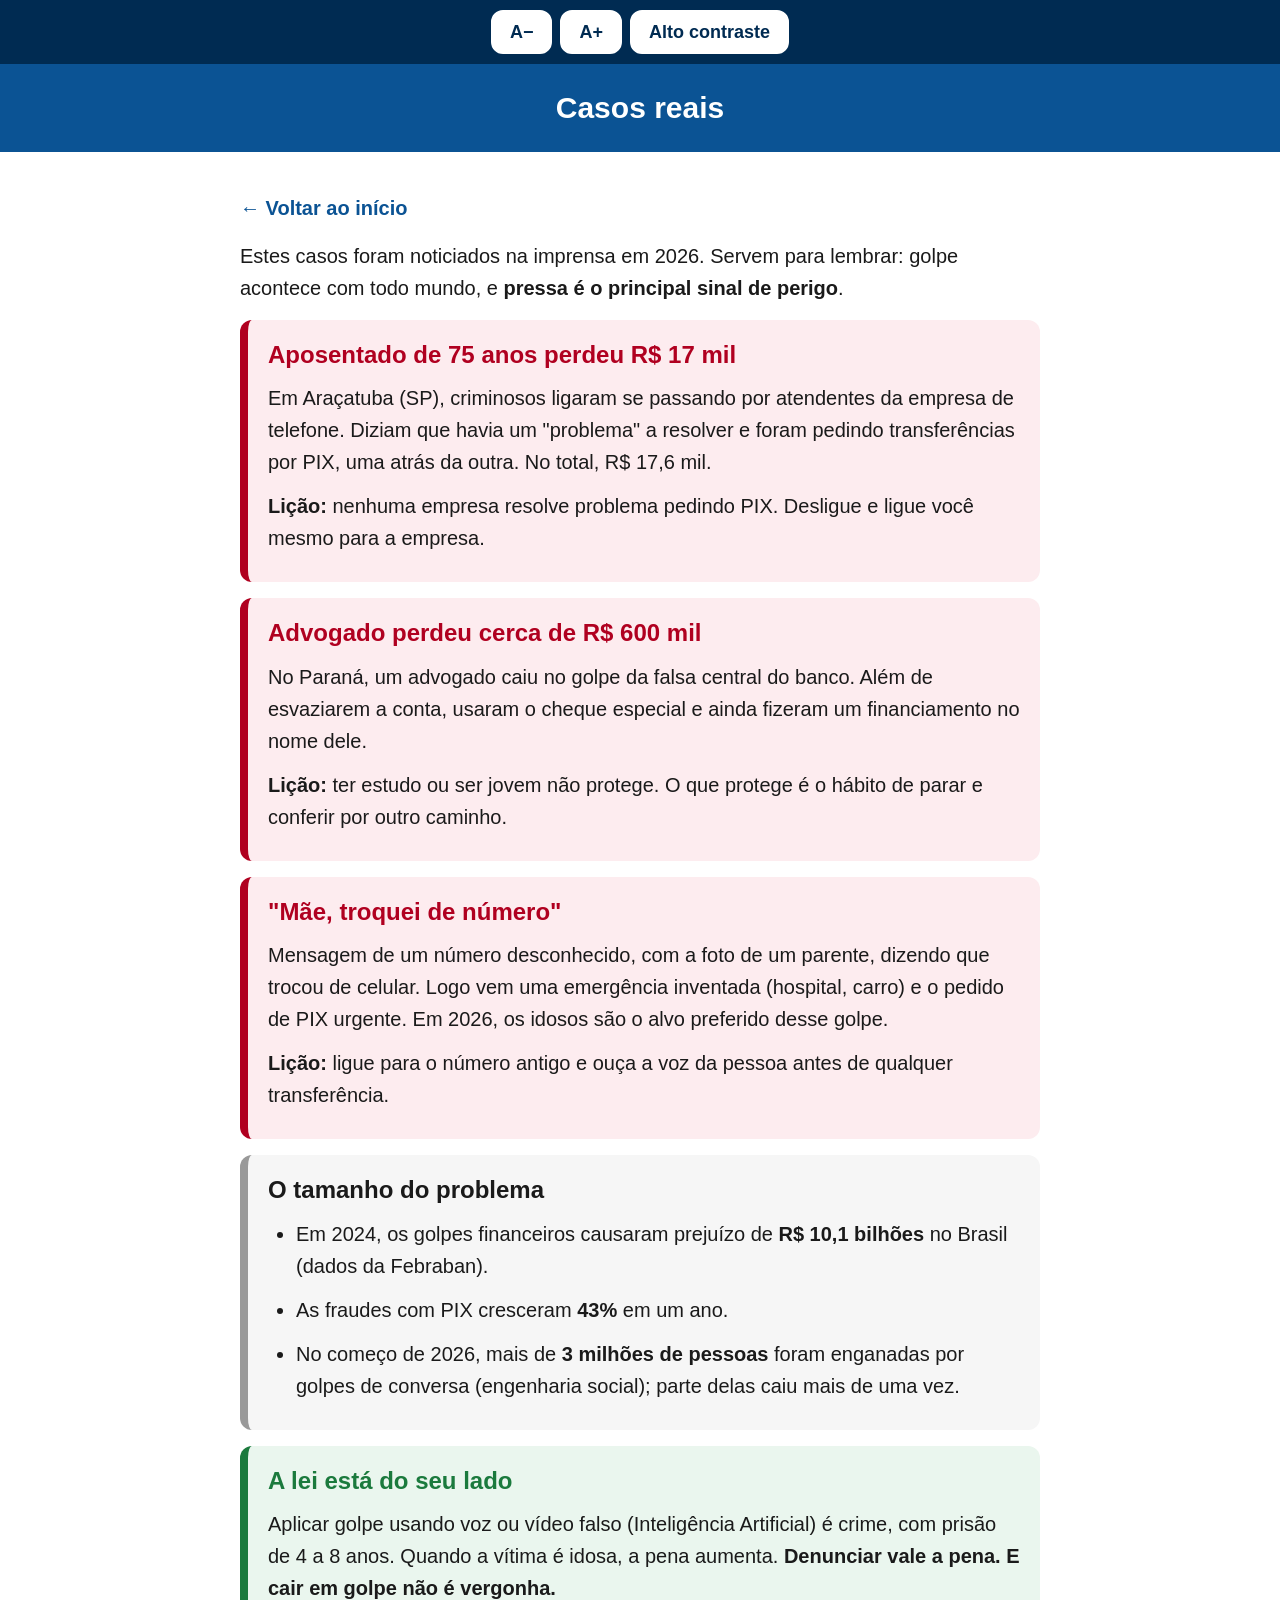
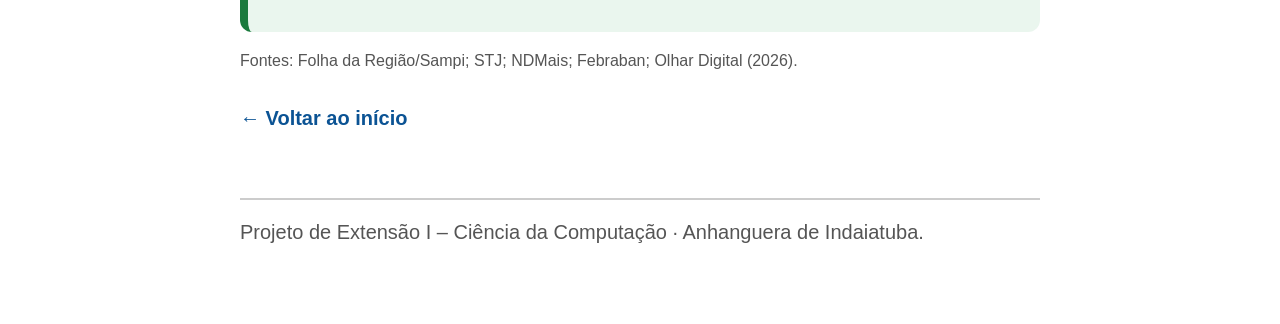
==== docs/casos-reais.html @ d151d34b "Estrutura inicial do projeto de extensão - docs/: cartilha digital acessível (16 páginas + CSS + JS)" ====
<!DOCTYPE html>
<html lang="pt-BR">
<head>
  <meta charset="UTF-8">
  <meta name="viewport" content="width=device-width, initial-scale=1.0">
  <title>Casos reais</title>
  <link rel="stylesheet" href="style.css">
</head>
<body>
  <header class="topo">
    <h1>Casos reais</h1>
  </header>

  <main>
    <a class="voltar" href="index.html">&larr; Voltar ao início</a>

    <p>
      Estes casos foram noticiados na imprensa em 2026. Servem para lembrar:
      golpe acontece com todo mundo, e <strong>pressa é o principal sinal de
      perigo</strong>.
    </p>

    <div class="caixa perigo">
      <h3>Aposentado de 75 anos perdeu R$ 17 mil</h3>
      <p>
        Em Araçatuba (SP), criminosos ligaram se passando por atendentes da
        empresa de telefone. Diziam que havia um "problema" a resolver e foram
        pedindo transferências por PIX, uma atrás da outra. No total, R$ 17,6 mil.
      </p>
      <p><strong>Lição:</strong> nenhuma empresa resolve problema pedindo PIX.
      Desligue e ligue você mesmo para a empresa.</p>
    </div>

    <div class="caixa perigo">
      <h3>Advogado perdeu cerca de R$ 600 mil</h3>
      <p>
        No Paraná, um advogado caiu no golpe da falsa central do banco. Além de
        esvaziarem a conta, usaram o cheque especial e ainda fizeram um
        financiamento no nome dele.
      </p>
      <p><strong>Lição:</strong> ter estudo ou ser jovem não protege. O que
      protege é o hábito de parar e conferir por outro caminho.</p>
    </div>

    <div class="caixa perigo">
      <h3>"Mãe, troquei de número"</h3>
      <p>
        Mensagem de um número desconhecido, com a foto de um parente, dizendo que
        trocou de celular. Logo vem uma emergência inventada (hospital, carro) e o
        pedido de PIX urgente. Em 2026, os idosos são o alvo preferido desse golpe.
      </p>
      <p><strong>Lição:</strong> ligue para o número antigo e ouça a voz da pessoa
      antes de qualquer transferência.</p>
    </div>

    <div class="caixa">
      <h3>O tamanho do problema</h3>
      <ul>
        <li>Em 2024, os golpes financeiros causaram prejuízo de <strong>R$ 10,1 bilhões</strong> no Brasil (dados da Febraban).</li>
        <li>As fraudes com PIX cresceram <strong>43%</strong> em um ano.</li>
        <li>No começo de 2026, mais de <strong>3 milhões de pessoas</strong> foram enganadas por golpes de conversa (engenharia social); parte delas caiu mais de uma vez.</li>
      </ul>
    </div>

    <div class="caixa ok">
      <h3>A lei está do seu lado</h3>
      <p>
        Aplicar golpe usando voz ou vídeo falso (Inteligência Artificial) é crime,
        com prisão de 4 a 8 anos. Quando a vítima é idosa, a pena aumenta.
        <strong>Denunciar vale a pena. E cair em golpe não é vergonha.</strong>
      </p>
    </div>

    <p style="font-size:16px;color:#555;">
      Fontes: Folha da Região/Sampi; STJ; NDMais; Febraban; Olhar Digital (2026).
    </p>

    <a class="voltar" href="index.html">&larr; Voltar ao início</a>
  </main>

  <footer class="rodape">
    <p>Projeto de Extensão I – Ciência da Computação · Anhanguera de Indaiatuba.</p>
  </footer>

  <script src="acessibilidade.js"></script>
</body>
</html>
---- docs/style.css ----
/* ==========================================================================
   Cartilha "Idosos contra golpes digitais"
   Folha de estilo única, com foco em ACESSIBILIDADE para pessoas idosas:
   - fonte grande (mínimo 20px, títulos bem maiores)
   - alto contraste (texto quase preto sobre fundo branco)
   - botões e links grandes, fáceis de acertar com o dedo
   - contorno visível quando o elemento está selecionado (foco)
   Estes são princípios de Interação Homem-Computador (IHC) e acessibilidade.
   ========================================================================== */

/* Reset simples */
* {
  box-sizing: border-box;
  margin: 0;
  padding: 0;
}

:root {
  --cor-texto: #1a1a1a;
  --cor-fundo: #ffffff;
  --cor-primaria: #0b5394;   /* azul escuro, bom contraste */
  --cor-perigo: #b00020;     /* vermelho para alertas de golpe */
  --cor-ok: #1b7a3d;         /* verde para "o que fazer" */
  --cor-caixa: #eef4fb;      /* azul bem claro para caixas de destaque */
  --raio: 12px;
}

body {
  font-family: "Segoe UI", Arial, Helvetica, sans-serif;
  font-size: 20px;          /* base grande */
  line-height: 1.6;
  color: var(--cor-texto);
  background: var(--cor-fundo);
  padding: 0 16px 64px;
}

/* Faixa de título no topo */
header.topo {
  background: var(--cor-primaria);
  color: #fff;
  padding: 20px 16px;
  margin: 0 -16px 24px;
  text-align: center;
}
header.topo h1 { font-size: 30px; }
header.topo p { font-size: 20px; margin-top: 4px; }

main {
  max-width: 800px;
  margin: 0 auto;
}

h2 { font-size: 28px; margin: 28px 0 12px; color: var(--cor-primaria); }
h3 { font-size: 24px; margin: 20px 0 8px; }
p, li { font-size: 20px; margin-bottom: 12px; }
ul, ol { padding-left: 28px; }

a { color: var(--cor-primaria); }

/* Botão de voltar */
.voltar {
  display: inline-block;
  margin: 16px 0;
  font-size: 20px;
  text-decoration: none;
  color: var(--cor-primaria);
  font-weight: bold;
}

/* Cartões grandes da página inicial */
.menu {
  display: grid;
  grid-template-columns: 1fr;
  gap: 16px;
  margin-top: 24px;
}
@media (min-width: 640px) {
  .menu { grid-template-columns: 1fr 1fr; }
}
.cartao {
  display: block;
  background: var(--cor-caixa);
  border: 3px solid var(--cor-primaria);
  border-radius: var(--raio);
  padding: 24px;
  font-size: 22px;
  font-weight: bold;
  text-decoration: none;
  color: var(--cor-primaria);
  text-align: center;
  min-height: 96px;
}
.cartao:hover { background: #dce9f7; }

/* Caixas de conteúdo dentro das páginas de golpe */
.caixa {
  border-radius: var(--raio);
  padding: 16px 20px;
  margin: 16px 0;
  border-left: 8px solid #999;
  background: #f6f6f6;
}
.caixa.perigo { border-left-color: var(--cor-perigo); background: #fdecef; }
.caixa.ok     { border-left-color: var(--cor-ok);     background: #eaf6ee; }
.caixa h3 { margin-top: 0; }
.caixa.perigo h3 { color: var(--cor-perigo); }
.caixa.ok h3     { color: var(--cor-ok); }

/* Botões (usados no quiz) */
button {
  font-family: inherit;
  font-size: 20px;
  padding: 14px 20px;
  border-radius: var(--raio);
  border: 3px solid var(--cor-primaria);
  background: #fff;
  color: var(--cor-primaria);
  font-weight: bold;
  cursor: pointer;
  min-height: 52px;
  width: 100%;
  margin: 8px 0;
}
button:hover { background: var(--cor-caixa); }

/* Contorno de FOCO bem visível (acessibilidade para teclado) */
a:focus, button:focus {
  outline: 4px solid #ffbf00;
  outline-offset: 2px;
}

/* Rodapé com a origem do projeto */
footer.rodape {
  max-width: 800px;
  margin: 48px auto 0;
  padding-top: 16px;
  border-top: 2px solid #ccc;
  font-size: 16px;
  color: #555;
}

/* Área de resultado do quiz */
#resultado { font-size: 22px; font-weight: bold; margin-top: 16px; }
.certo  { color: var(--cor-ok); }
.errado { color: var(--cor-perigo); }

/* ==========================================================================
   Barra de acessibilidade (criada por acessibilidade.js)
   ========================================================================== */
.barra-acessibilidade {
  display: flex;
  flex-wrap: wrap;
  gap: 8px;
  justify-content: center;
  background: #002b52;
  padding: 10px;
  margin: 0 -16px;
}
.barra-acessibilidade button {
  width: auto;
  margin: 0;
  min-height: 44px;
  padding: 8px 16px;
  background: #fff;
  color: #002b52;
  border-color: #fff;
  font-size: 18px;
}
.barra-acessibilidade button:hover { background: #ffe08a; }

/* ==========================================================================
   Modo de alto contraste (classe adicionada ao <body>)
   Fundo preto, texto amarelo/branco — ajuda quem enxerga pouco.
   ========================================================================== */
body.alto-contraste {
  background: #000;
  color: #fff;
}
body.alto-contraste header.topo { background: #000; border-bottom: 3px solid #ffd400; }
body.alto-contraste h2,
body.alto-contraste h3,
body.alto-contraste a,
body.alto-contraste .voltar,
body.alto-contraste .cartao { color: #ffd400; }
body.alto-contraste .cartao { background: #000; border-color: #ffd400; }
body.alto-contraste .caixa {
  background: #111;
  color: #fff;
  border-left-color: #ffd400;
}
body.alto-contraste .caixa.perigo h3 { color: #ff6b6b; }
body.alto-contraste .caixa.ok h3 { color: #6bff8f; }
body.alto-contraste button {
  background: #000;
  color: #ffd400;
  border-color: #ffd400;
}
body.alto-contraste .barra-acessibilidade { background: #111; }
body.alto-contraste .barra-acessibilidade button {
  background: #000; color: #ffd400; border-color: #ffd400;
}
body.alto-contraste .rodape { color: #ccc; border-top-color: #555; }
body.alto-contraste .certo  { color: #6bff8f; }
body.alto-contraste .errado { color: #ff6b6b; }
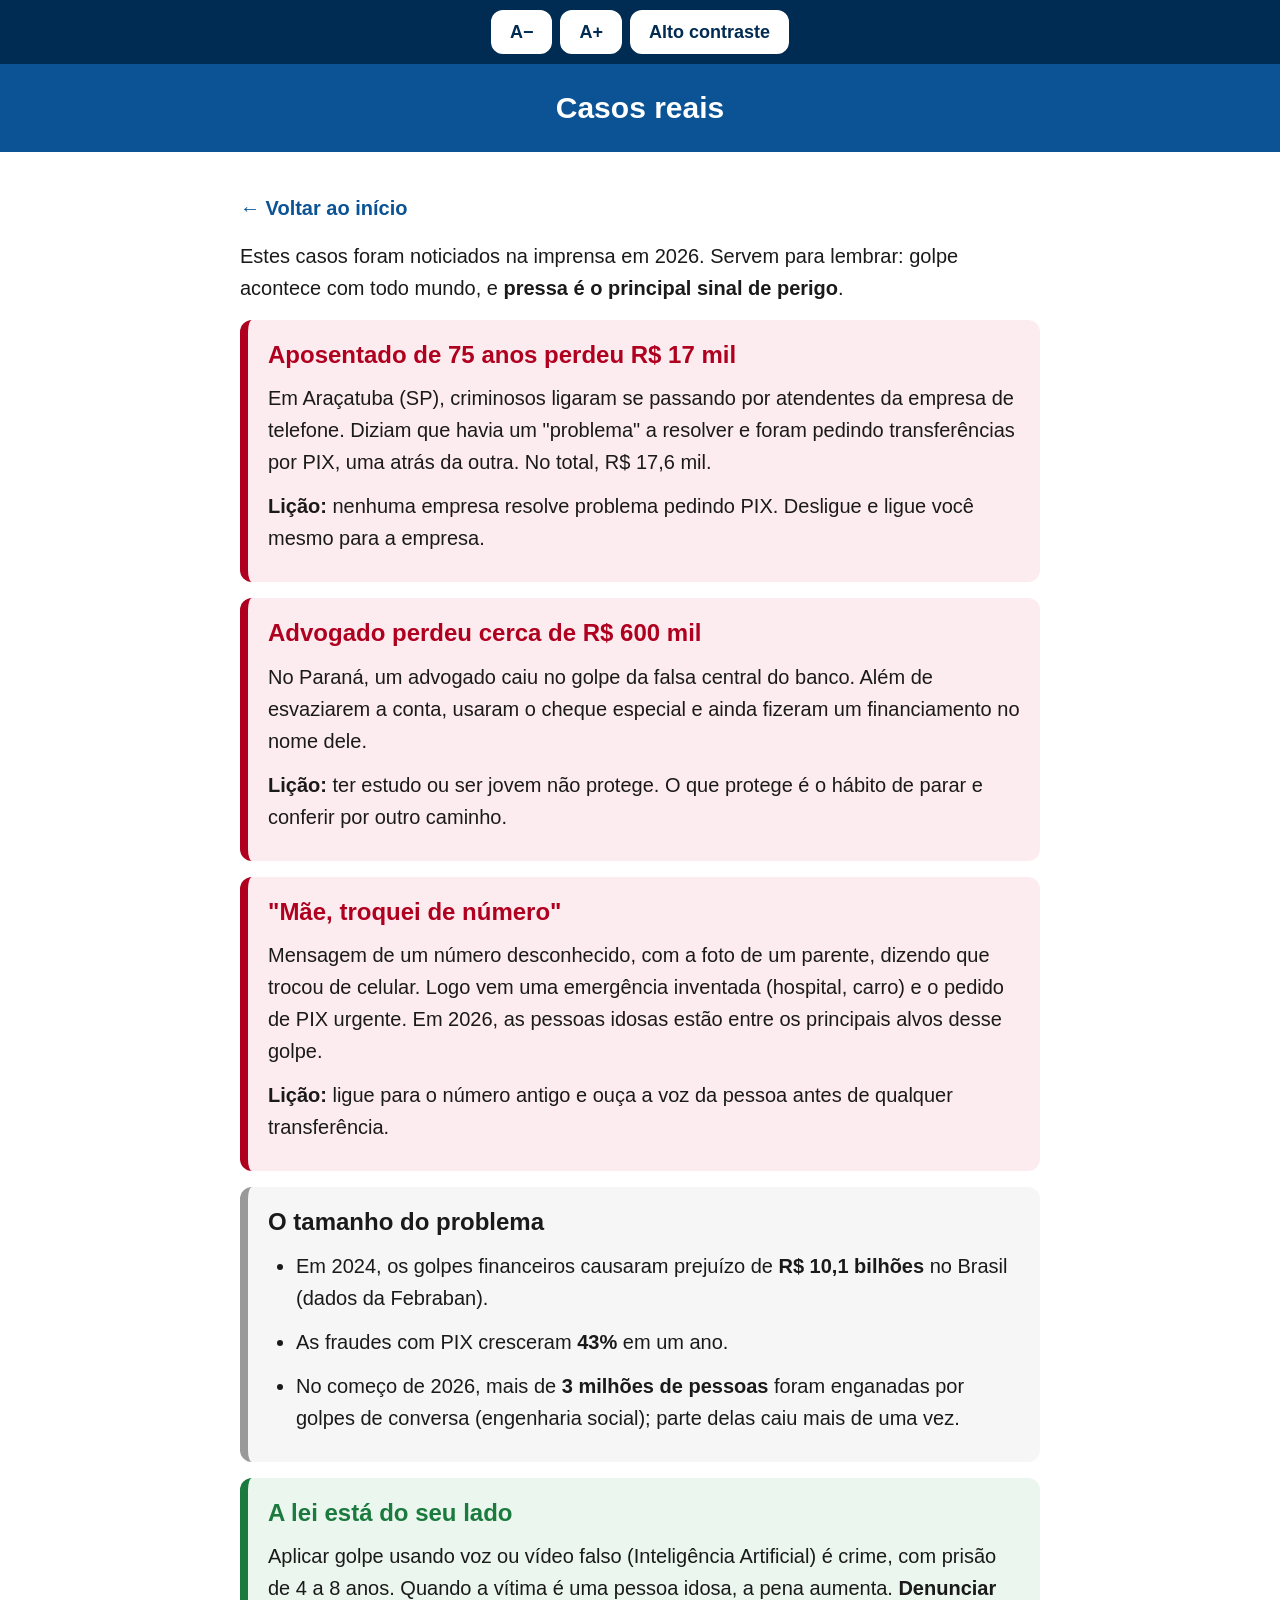
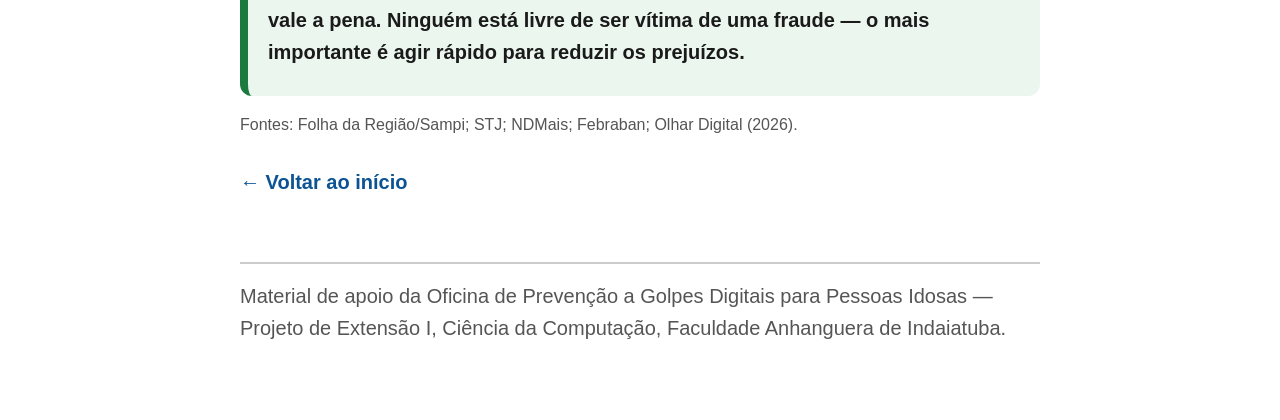
==== commit 84846c52: "Ajusta o tom da cartilha para linguagem mais inclusiva - Título passa a ser "Cartilha de prevenção a" ====
--- a/docs/casos-reais.html
+++ b/docs/casos-reais.html
@@ -47,7 +47,8 @@
       <p>
         Mensagem de um número desconhecido, com a foto de um parente, dizendo que
         trocou de celular. Logo vem uma emergência inventada (hospital, carro) e o
-        pedido de PIX urgente. Em 2026, os idosos são o alvo preferido desse golpe.
+        pedido de PIX urgente. Em 2026, as pessoas idosas estão entre os
+        principais alvos desse golpe.
       </p>
       <p><strong>Lição:</strong> ligue para o número antigo e ouça a voz da pessoa
       antes de qualquer transferência.</p>
@@ -66,8 +67,10 @@
       <h3>A lei está do seu lado</h3>
       <p>
         Aplicar golpe usando voz ou vídeo falso (Inteligência Artificial) é crime,
-        com prisão de 4 a 8 anos. Quando a vítima é idosa, a pena aumenta.
-        <strong>Denunciar vale a pena. E cair em golpe não é vergonha.</strong>
+        com prisão de 4 a 8 anos. Quando a vítima é uma pessoa idosa, a pena
+        aumenta. <strong>Denunciar vale a pena. Ninguém está livre de ser vítima
+        de uma fraude — o mais importante é agir rápido para reduzir os
+        prejuízos.</strong>
       </p>
     </div>
 
@@ -79,7 +82,7 @@
   </main>
 
   <footer class="rodape">
-    <p>Projeto de Extensão I – Ciência da Computação · Anhanguera de Indaiatuba.</p>
+    <p>Material de apoio da Oficina de Prevenção a Golpes Digitais para Pessoas Idosas — Projeto de Extensão I, Ciência da Computação, Faculdade Anhanguera de Indaiatuba.</p>
   </footer>
 
   <script src="acessibilidade.js"></script>
--- a/docs/style.css
+++ b/docs/style.css
@@ -1,5 +1,5 @@
 /* ==========================================================================
-   Cartilha "Idosos contra golpes digitais"
+   Cartilha de prevenção a golpes digitais para pessoas idosas
    Folha de estilo única, com foco em ACESSIBILIDADE para pessoas idosas:
    - fonte grande (mínimo 20px, títulos bem maiores)
    - alto contraste (texto quase preto sobre fundo branco)
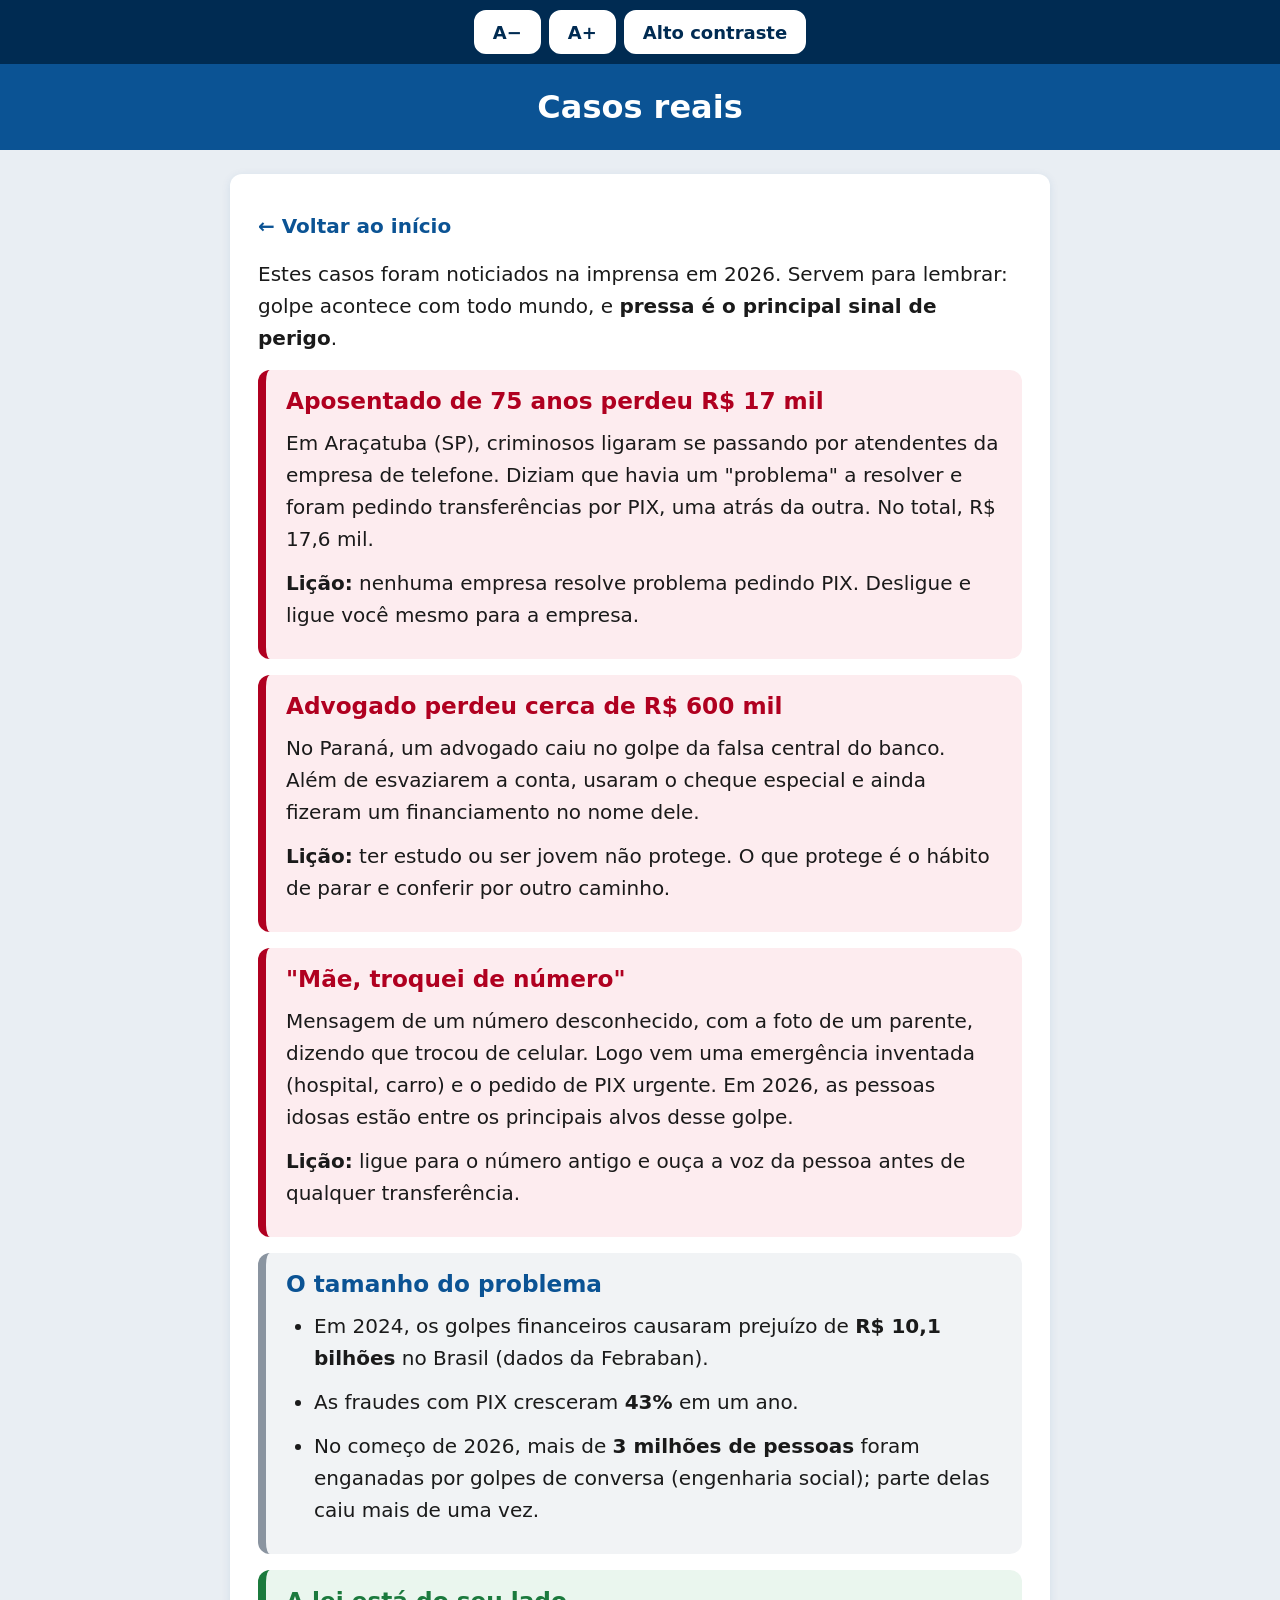
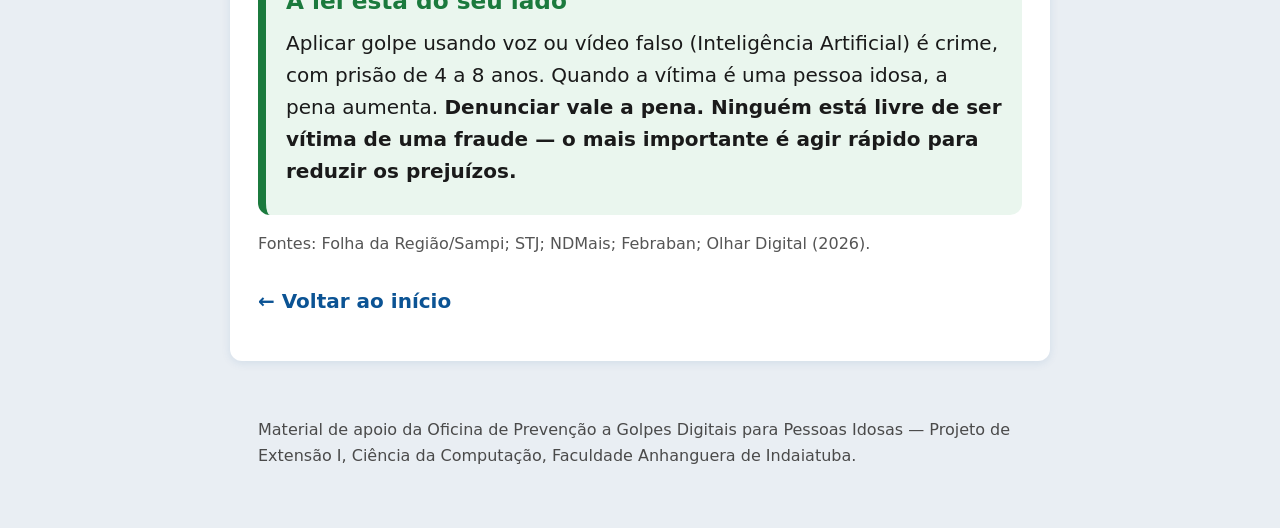
==== commit da6b6859: "Melhorias de UI/UX e acessibilidade na cartilha - Hierarquia de títulos: caixas de conteúdo passam d" ====
--- a/docs/casos-reais.html
+++ b/docs/casos-reais.html
@@ -21,7 +21,7 @@
     </p>
 
     <div class="caixa perigo">
-      <h3>Aposentado de 75 anos perdeu R$ 17 mil</h3>
+      <h2>Aposentado de 75 anos perdeu R$ 17 mil</h2>
       <p>
         Em Araçatuba (SP), criminosos ligaram se passando por atendentes da
         empresa de telefone. Diziam que havia um "problema" a resolver e foram
@@ -32,7 +32,7 @@
     </div>
 
     <div class="caixa perigo">
-      <h3>Advogado perdeu cerca de R$ 600 mil</h3>
+      <h2>Advogado perdeu cerca de R$ 600 mil</h2>
       <p>
         No Paraná, um advogado caiu no golpe da falsa central do banco. Além de
         esvaziarem a conta, usaram o cheque especial e ainda fizeram um
@@ -43,7 +43,7 @@
     </div>
 
     <div class="caixa perigo">
-      <h3>"Mãe, troquei de número"</h3>
+      <h2>"Mãe, troquei de número"</h2>
       <p>
         Mensagem de um número desconhecido, com a foto de um parente, dizendo que
         trocou de celular. Logo vem uma emergência inventada (hospital, carro) e o
@@ -55,7 +55,7 @@
     </div>
 
     <div class="caixa">
-      <h3>O tamanho do problema</h3>
+      <h2>O tamanho do problema</h2>
       <ul>
         <li>Em 2024, os golpes financeiros causaram prejuízo de <strong>R$ 10,1 bilhões</strong> no Brasil (dados da Febraban).</li>
         <li>As fraudes com PIX cresceram <strong>43%</strong> em um ano.</li>
@@ -64,7 +64,7 @@
     </div>
 
     <div class="caixa ok">
-      <h3>A lei está do seu lado</h3>
+      <h2>A lei está do seu lado</h2>
       <p>
         Aplicar golpe usando voz ou vídeo falso (Inteligência Artificial) é crime,
         com prisão de 4 a 8 anos. Quando a vítima é uma pessoa idosa, a pena
--- a/docs/style.css
+++ b/docs/style.css
@@ -1,10 +1,11 @@
 /* ==========================================================================
    Cartilha de prevenção a golpes digitais para pessoas idosas
    Folha de estilo única, com foco em ACESSIBILIDADE para pessoas idosas:
-   - fonte grande (mínimo 20px, títulos bem maiores)
-   - alto contraste (texto quase preto sobre fundo branco)
+   - fonte grande, escala fluida (clamp) para caber bem no celular
+   - alto contraste (texto quase preto sobre fundo branco) + modo alto contraste
    - botões e links grandes, fáceis de acertar com o dedo
    - contorno visível quando o elemento está selecionado (foco)
+   - retorno visual (hover/focus) discreto, respeitando prefers-reduced-motion
    Estes são princípios de Interação Homem-Computador (IHC) e acessibilidade.
    ========================================================================== */
 
@@ -17,55 +18,87 @@
 
 :root {
   --cor-texto: #1a1a1a;
-  --cor-fundo: #ffffff;
-  --cor-primaria: #0b5394;   /* azul escuro, bom contraste */
-  --cor-perigo: #b00020;     /* vermelho para alertas de golpe */
-  --cor-ok: #1b7a3d;         /* verde para "o que fazer" */
-  --cor-caixa: #eef4fb;      /* azul bem claro para caixas de destaque */
+  --cor-pagina: #e9eef3;      /* fundo da página (atrás do conteúdo) */
+  --cor-superficie: #ffffff;  /* fundo do bloco de conteúdo */
+  --cor-primaria: #0b5394;    /* azul escuro, bom contraste */
+  --cor-primaria-escura: #08406f;
+  --cor-perigo: #b00020;      /* vermelho para alertas de golpe */
+  --cor-ok: #1b7a3d;          /* verde para "o que fazer" */
+  --cor-caixa: #eef4fb;       /* azul bem claro para caixas de destaque */
+  --cor-neutra: #f1f3f5;      /* cinza claro para caixas neutras */
   --raio: 12px;
-}
+  --sombra: 0 2px 10px rgba(11, 83, 148, 0.10);
+}
+
+html { font-size: 100%; }     /* base 16px; A+/A- pode aumentar via body */
 
 body {
-  font-family: "Segoe UI", Arial, Helvetica, sans-serif;
-  font-size: 20px;          /* base grande */
+  font-family: system-ui, -apple-system, "Segoe UI", Roboto, Arial, sans-serif;
+  font-size: 1.25rem;         /* ~20px: base grande */
   line-height: 1.6;
   color: var(--cor-texto);
-  background: var(--cor-fundo);
-  padding: 0 16px 64px;
-}
-
-/* Faixa de título no topo */
+  background: var(--cor-pagina);
+  padding-bottom: 48px;
+}
+
+/* Faixa de título no topo (ocupa toda a largura) */
 header.topo {
   background: var(--cor-primaria);
   color: #fff;
-  padding: 20px 16px;
-  margin: 0 -16px 24px;
+  padding: 24px 16px;
   text-align: center;
 }
-header.topo h1 { font-size: 30px; }
-header.topo p { font-size: 20px; margin-top: 4px; }
-
+header.topo h1 {
+  font-size: clamp(1.6rem, 4.8vw, 2rem);
+  line-height: 1.2;
+}
+header.topo p {
+  font-size: clamp(1.05rem, 3vw, 1.25rem);
+  line-height: 1.3;
+  margin-top: 6px;
+  opacity: 0.95;
+}
+
+/* Bloco central de conteúdo, apresentado como um "cartão" sobre a página */
 main {
-  max-width: 800px;
-  margin: 0 auto;
-}
-
-h2 { font-size: 28px; margin: 28px 0 12px; color: var(--cor-primaria); }
-h3 { font-size: 24px; margin: 20px 0 8px; }
-p, li { font-size: 20px; margin-bottom: 12px; }
+  max-width: 820px;
+  margin: 24px auto 0;
+  padding: 20px 28px 28px;
+  background: var(--cor-superficie);
+  border-radius: var(--raio);
+  box-shadow: var(--sombra);
+}
+@media (max-width: 600px) {
+  main { margin: 12px 10px 0; padding: 14px 16px 20px; }
+}
+
+h2 {
+  font-size: clamp(1.35rem, 3.6vw, 1.6rem);
+  line-height: 1.25;
+  margin: 28px 0 12px;
+  color: var(--cor-primaria);
+}
+h3 {
+  font-size: clamp(1.2rem, 3vw, 1.35rem);
+  line-height: 1.3;
+  margin: 20px 0 8px;
+}
+p, li { font-size: 1.25rem; margin-bottom: 12px; }
 ul, ol { padding-left: 28px; }
 
 a { color: var(--cor-primaria); }
+a:hover { color: var(--cor-primaria-escura); }
 
 /* Botão de voltar */
 .voltar {
   display: inline-block;
   margin: 16px 0;
-  font-size: 20px;
+  font-size: 1.25rem;
   text-decoration: none;
   color: var(--cor-primaria);
   font-weight: bold;
 }
+.voltar:hover { text-decoration: underline; }
 
 /* Cartões grandes da página inicial */
 .menu {
@@ -78,38 +111,56 @@
   .menu { grid-template-columns: 1fr 1fr; }
 }
 .cartao {
-  display: block;
+  position: relative;
+  display: flex;
+  align-items: center;
+  justify-content: center;
+  text-align: center;
+  min-height: 96px;
+  padding: 22px 44px;      /* espaço à direita para a seta */
   background: var(--cor-caixa);
   border: 3px solid var(--cor-primaria);
   border-radius: var(--raio);
-  padding: 24px;
-  font-size: 22px;
+  font-size: 1.375rem;
   font-weight: bold;
   text-decoration: none;
   color: var(--cor-primaria);
-  text-align: center;
-  min-height: 96px;
-}
-.cartao:hover { background: #dce9f7; }
-
-/* Caixas de conteúdo dentro das páginas de golpe */
+  transition: transform 0.12s ease, box-shadow 0.12s ease, background 0.12s ease;
+}
+.cartao::after {          /* seta indicando que leva a outra página */
+  content: "›";
+  position: absolute;
+  right: 18px;
+  top: 50%;
+  transform: translateY(-50%);
+  font-size: 1.9rem;
+  line-height: 1;
+}
+.cartao:hover,
+.cartao:focus-visible {
+  background: #dce9f7;
+  transform: translateY(-2px);
+  box-shadow: 0 6px 16px rgba(11, 83, 148, 0.22);
+}
+
+/* Caixas de conteúdo dentro das páginas */
 .caixa {
   border-radius: var(--raio);
   padding: 16px 20px;
   margin: 16px 0;
-  border-left: 8px solid #999;
-  background: #f6f6f6;
+  border-left: 8px solid #8a94a0;
+  background: var(--cor-neutra);
 }
 .caixa.perigo { border-left-color: var(--cor-perigo); background: #fdecef; }
 .caixa.ok     { border-left-color: var(--cor-ok);     background: #eaf6ee; }
-.caixa h3 { margin-top: 0; }
-.caixa.perigo h3 { color: var(--cor-perigo); }
-.caixa.ok h3     { color: var(--cor-ok); }
+.caixa h2 { margin-top: 0; font-size: clamp(1.25rem, 3.2vw, 1.45rem); }
+.caixa.perigo h2 { color: var(--cor-perigo); }
+.caixa.ok h2     { color: var(--cor-ok); }
 
 /* Botões (usados no quiz) */
 button {
   font-family: inherit;
-  font-size: 20px;
+  font-size: 1.25rem;
   padding: 14px 20px;
   border-radius: var(--raio);
   border: 3px solid var(--cor-primaria);
@@ -120,29 +171,60 @@
   min-height: 52px;
   width: 100%;
   margin: 8px 0;
+  transition: background 0.12s ease;
 }
 button:hover { background: var(--cor-caixa); }
+button:disabled { opacity: 0.55; cursor: default; }
 
 /* Contorno de FOCO bem visível (acessibilidade para teclado) */
-a:focus, button:focus {
+a:focus-visible,
+button:focus-visible,
+.cartao:focus-visible {
   outline: 4px solid #ffbf00;
-  outline-offset: 2px;
+  outline-offset: 3px;
+}
+
+/* Quem não suporta :focus-visible ainda recebe um contorno no foco */
+a:focus, button:focus { outline: 3px solid #ffbf00; outline-offset: 2px; }
+
+/* Respeita quem pediu menos animação */
+@media (prefers-reduced-motion: reduce) {
+  * { transition: none !important; }
+  .cartao:hover, .cartao:focus-visible { transform: none; }
 }
 
 /* Rodapé com a origem do projeto */
 footer.rodape {
-  max-width: 800px;
-  margin: 48px auto 0;
-  padding-top: 16px;
-  border-top: 2px solid #ccc;
-  font-size: 16px;
-  color: #555;
-}
-
-/* Área de resultado do quiz */
-#resultado { font-size: 22px; font-weight: bold; margin-top: 16px; }
-.certo  { color: var(--cor-ok); }
-.errado { color: var(--cor-perigo); }
+  max-width: 820px;
+  margin: 40px auto 0;
+  padding: 16px 28px 0;
+  font-size: 1rem;
+  color: #4a4a4a;
+}
+footer.rodape p { font-size: 1rem; }
+
+/* ==========================================================================
+   Quiz
+   ========================================================================== */
+#contador {
+  display: inline-block;
+  background: var(--cor-primaria);
+  color: #fff;
+  font-weight: bold;
+  font-size: 1rem;
+  padding: 4px 14px;
+  border-radius: 999px;
+}
+#resultado { font-size: 1.375rem; font-weight: bold; margin-top: 16px; }
+/* Quando há texto de retorno, ele vira uma caixa com cor + símbolo */
+#resultado.certo,
+#resultado.errado {
+  padding: 14px 18px;
+  border-radius: var(--raio);
+  border-left: 8px solid;
+}
+#resultado.certo  { color: var(--cor-ok);     background: #eaf6ee; border-left-color: var(--cor-ok); }
+#resultado.errado { color: var(--cor-perigo); background: #fdecef; border-left-color: var(--cor-perigo); }
 
 /* ==========================================================================
    Barra de acessibilidade (criada por acessibilidade.js)
@@ -154,7 +236,6 @@
   justify-content: center;
   background: #002b52;
   padding: 10px;
-  margin: 0 -16px;
 }
 .barra-acessibilidade button {
   width: auto;
@@ -164,7 +245,7 @@
   background: #fff;
   color: #002b52;
   border-color: #fff;
-  font-size: 18px;
+  font-size: 1.125rem;
 }
 .barra-acessibilidade button:hover { background: #ffe08a; }
 
@@ -172,9 +253,11 @@
    Modo de alto contraste (classe adicionada ao <body>)
    Fundo preto, texto amarelo/branco — ajuda quem enxerga pouco.
    ========================================================================== */
-body.alto-contraste {
+body.alto-contraste { background: #000; color: #fff; }
+body.alto-contraste main {
   background: #000;
-  color: #fff;
+  box-shadow: none;
+  border: 2px solid #ffd400;
 }
 body.alto-contraste header.topo { background: #000; border-bottom: 3px solid #ffd400; }
 body.alto-contraste h2,
@@ -188,8 +271,8 @@
   color: #fff;
   border-left-color: #ffd400;
 }
-body.alto-contraste .caixa.perigo h3 { color: #ff6b6b; }
-body.alto-contraste .caixa.ok h3 { color: #6bff8f; }
+body.alto-contraste .caixa.perigo h2 { color: #ff6b6b; }
+body.alto-contraste .caixa.ok h2 { color: #6bff8f; }
 body.alto-contraste button {
   background: #000;
   color: #ffd400;
@@ -199,6 +282,7 @@
 body.alto-contraste .barra-acessibilidade button {
   background: #000; color: #ffd400; border-color: #ffd400;
 }
-body.alto-contraste .rodape { color: #ccc; border-top-color: #555; }
-body.alto-contraste .certo  { color: #6bff8f; }
-body.alto-contraste .errado { color: #ff6b6b; }
+body.alto-contraste .rodape { color: #eee; }
+body.alto-contraste #contador { background: #ffd400; color: #000; }
+body.alto-contraste #resultado.certo  { background: #062b12; color: #6bff8f; border-left-color: #6bff8f; }
+body.alto-contraste #resultado.errado { background: #2b0610; color: #ff6b6b; border-left-color: #ff6b6b; }
